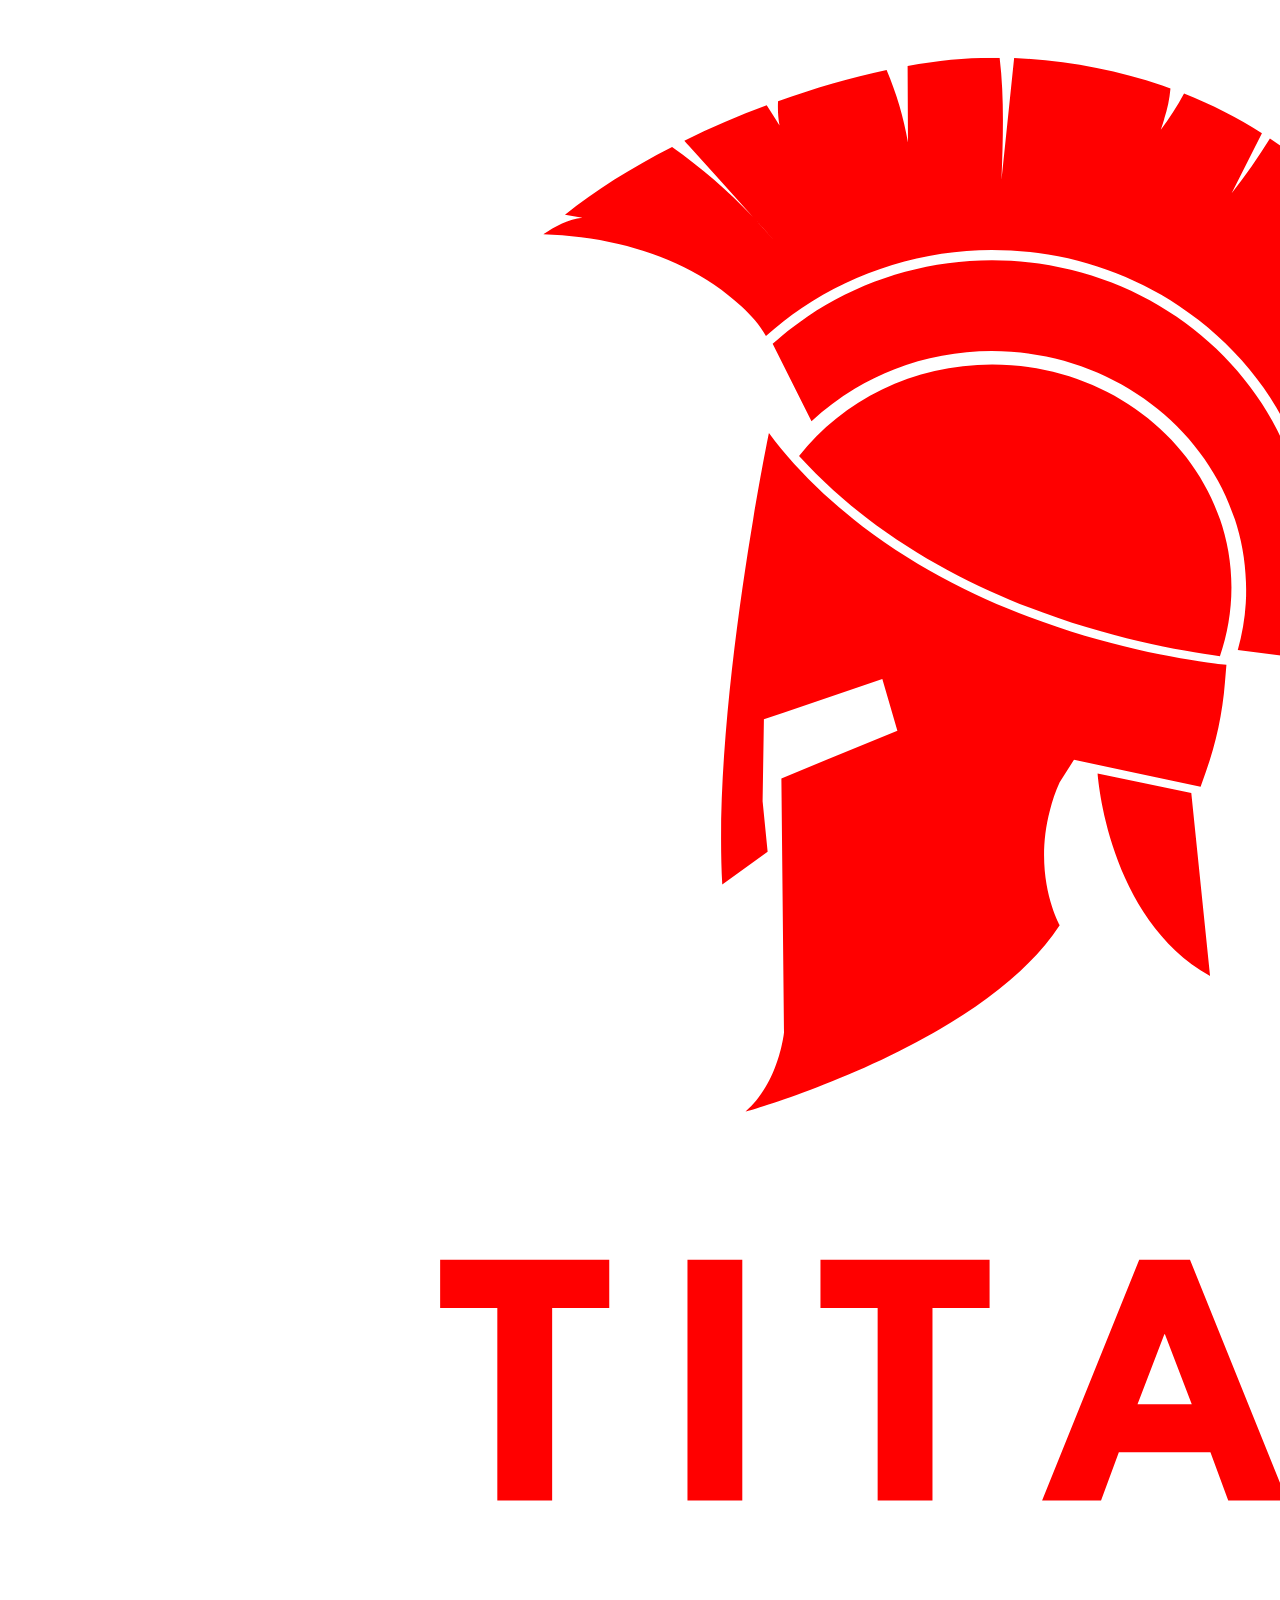
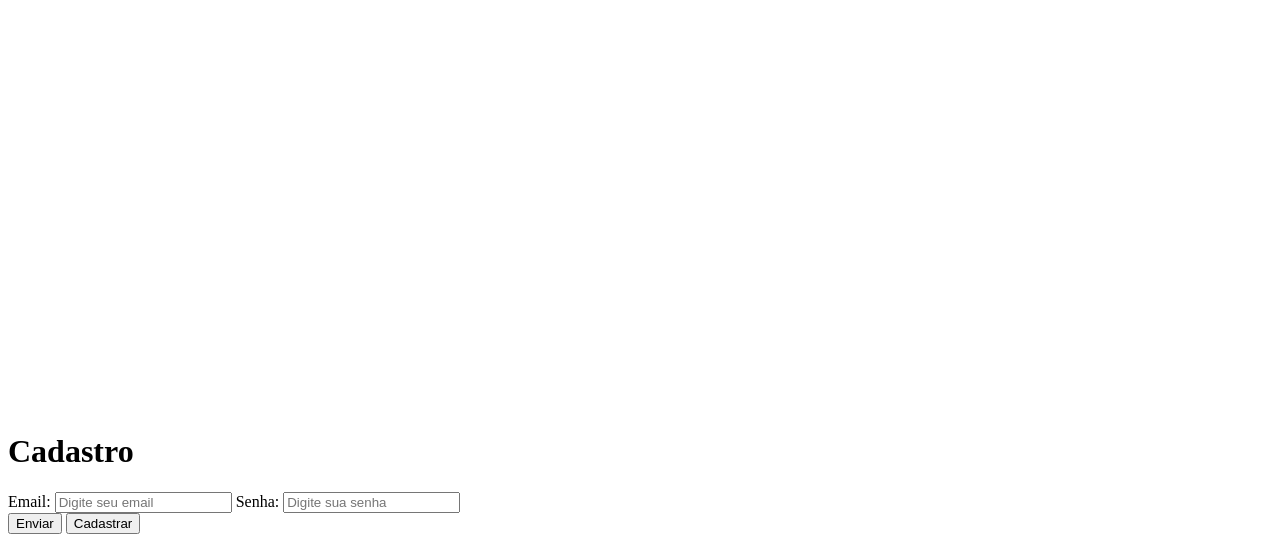
==== login.html @ 4294efd7 "Finalização da tela de cadastro" ====
<!DOCTYPE html>
<html lang="pt-BR">
<head>
    <meta charset="UTF-8">
    <title>Cadastro</title>
</head>
<body>

    <div class="login">

        <img src="imagens/Logo.png">

        <h1>Cadastro</h1>

        <form>

            <label>Email:</label>
            <input type="text" id="email" name="email" placeholder="Digite seu email">

            <label>Senha:</label>
            <input type="password" id="senha" name="senha" placeholder="Digite sua senha">

        </form>

        <button class="enviar">Enviar</button>
        <button class="cadastrar">Cadastrar</button>

    </div>
    
</body>
</html>
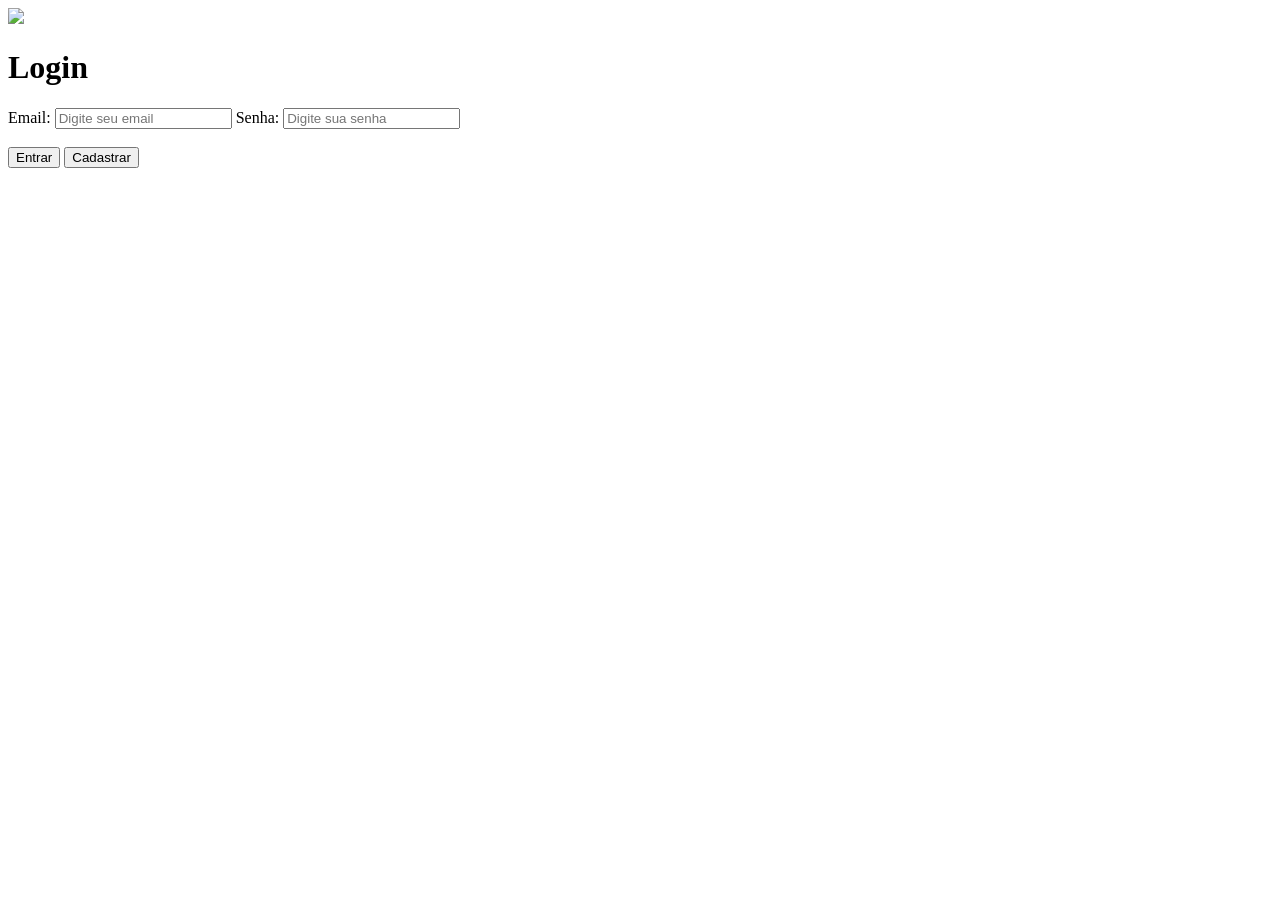
==== commit f00839e8: "Melhorias na interface do sistema da academia" ====
--- a/login.html
+++ b/login.html
@@ -3,14 +3,15 @@
 <head>
     <meta charset="UTF-8">
     <title>Cadastro</title>
+    <link rel="stylesheet" href="login.css">
 </head>
 <body>
 
     <div class="login">
 
-        <img src="imagens/Logo.png">
+        <img src="imagens/logo.png">
 
-        <h1>Cadastro</h1>
+        <h1>Login</h1>
 
         <form>
 
@@ -18,14 +19,18 @@
             <input type="text" id="email" name="email" placeholder="Digite seu email">
 
             <label>Senha:</label>
-            <input type="password" id="senha" name="senha" placeholder="Digite sua senha">
+            <input type="password" id="senha" name="senha" placeholder="Digite sua senha"><br><br>
 
         </form>
 
-        <button class="enviar">Enviar</button>
-        <button class="cadastrar">Cadastrar</button>
+        <button id="btnEntrar">Entrar</button>
+
+        <button id="btnCadastrar">Cadastrar</button>
 
     </div>
     
+
+    <script src="login.js"></script>
+
 </body>
 </html>
